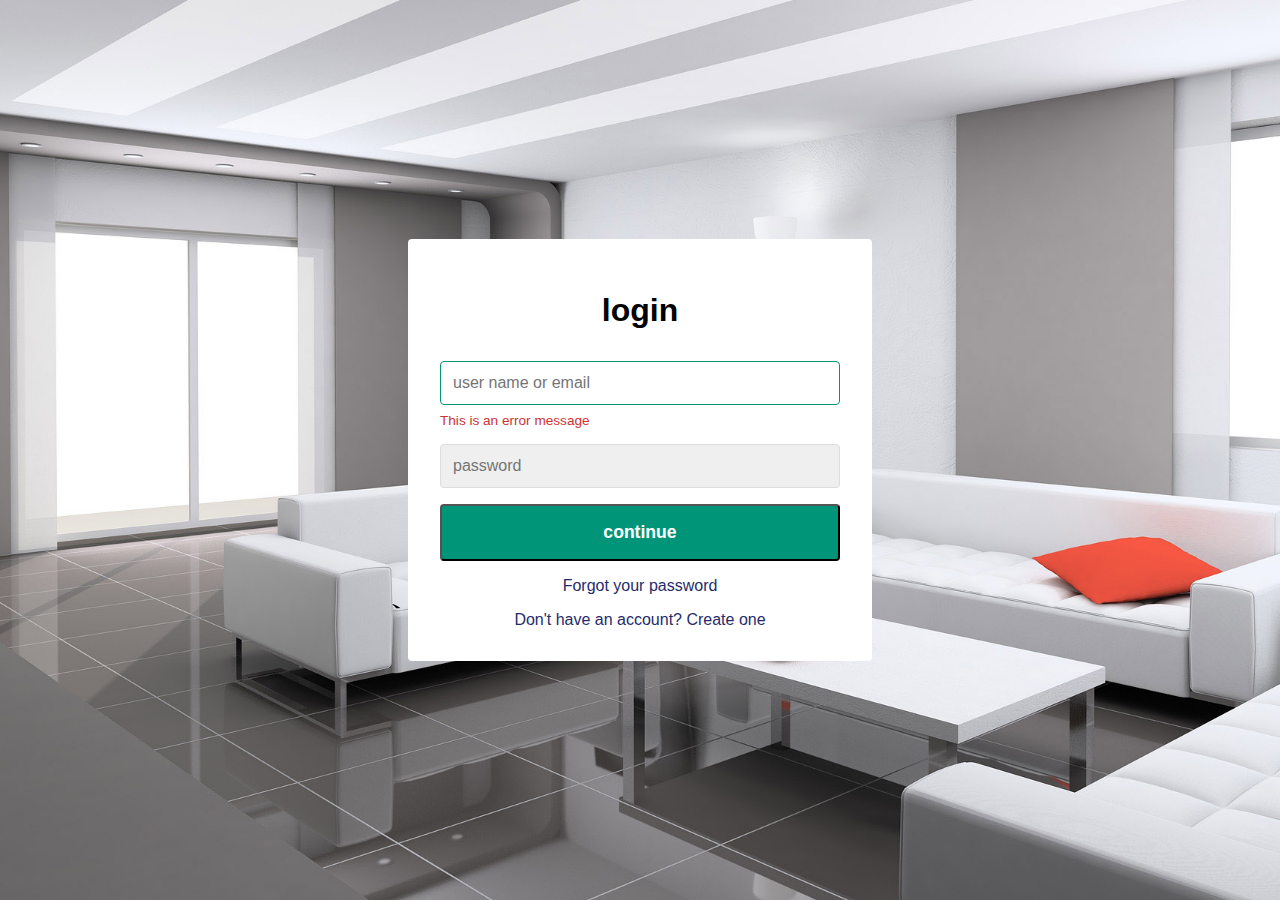
==== signup.html @ 51c714c2 "commit two" ====
<!DOCTYPE html>

<html lang="en">
<head>
    <meta charset="UTF-8">
    <meta http-equiv="X-UA-Compatible" content="IE=edge">
    <meta name="viewport" content="width=device-width, initial-scale=1.0">
    <title>login and registration</title>
    <link rel="shortcut icon=/assets/favicon.ico">
    <link rel="stylesheet" href="main.css">
</head>
<body>
    
    <div class="container">

        <form  class="form" id="login">
            
            <h1 class="form__title"> login</h1>

            <div class="form__message form__message--error"></div>

            <div class="form__input-group"> 
                <input type="text" class="form__input "autofocus placeholder="user name or email">
                <div class="form__input--message--error">This is an error message</div>
            </div>

            <div class="form__input-group"> 
                <input type="password" class="form__input form__input--erro" autofocus placeholder="password">
                <div class="form__input--message--error"></div>
            </div>

            <button class="form__button" type="submit">continue</button>
            <p class="form__text">
               <a href="#" class="form__link"> Forgot your password</a>
            </p>

            <p class="form__text">
               <a class="form__link" href ="./" id="linkcreateAccount"> Don't have an account? Create one</a>
            </p>

        </form>
    </div>
    <script src="main.js">

    </script>
</body>

</html>
---- main.css ----
body{
    --color-primary:#009579;
    --color-primary-dark:#007f67; 
    --color-secondary:#252c6a;
    --color-error:#cc3333;
    --color-success:#4bb544;
    --border-radius:4px;

    margin: 0;
    height: 100vh;
    display: flex;
    align-items: center;
    justify-content: center;
    font-size: 18px;
    background: url(67.jpg);
    background-size: cover;
}

.container{
    width: 400px;
    max-width: 400px;
    margin: 1rem;
    padding: 2rem;
    box-shadow: 0 0 40px,rgba(0,0,o,0.2);
    border-radius: var(--border-radius);
    background:#ffff ;
}

.container,
.form__input,
.form__button{
font: 500 1rem 'Quicksand', sans-serif;
}
.form__hidden{
 display: none;
 
}
.form >*:last-child{
    margin-top:0;
}

.form >*:last-child{
    margin-bottom:0;
}
.form__title{
    margin-bottom: 2rem;
    text-align: center;
}

.form__message{
    text-align: center;
    margin-bottom: 1rem;
}

.form__message--success{
    color: var(--color-success);
}
.form__message--error{
    color: var(--color-error);
}

.form__input-group{
    margin-bottom: 1rem;
}

.form__input{
    display: block;
    width: 100%;
    padding: 0.75rem;
    box-sizing: border-box;
    border-radius: var(--border-radius);
    border: 1px solid #dddddd;
    outline: none;
    background:#eeeeeeee ;
    transition: background 0.2s, border-color 0.2s;
}
.form__input:focus{
    border-color: var(--color-primary);
    background:#ffffff ;

}

.form__input--error{
    border-color: var(--color-error);

}
.form__input--message--error{
    margin-top: 0.5rem;
    font-size: 0.85rem;
    color: var(--color-error) ;
}
.form__button{
 width:100%;
 padding: 1rem 2rem;
 font-weight: bold;
 font-size: 1.1rem;
 color: #ffffff;
 border-radius: var(--border-radius) ;
 outline: none;
 cursor: pointer;
 background: var(--color-primary);
}

.form__button:hover{
    background: var(--color-primary-dark);
}
.form__button:active{
    transform: scale(0.98);
}
.form__text{
    text-align: center;
}
.form__link{
    color: var(--color-secondary);
    text-decoration: none;
    cursor: pointer;
}

.form__link:hover{
    text-decoration: underline;
}
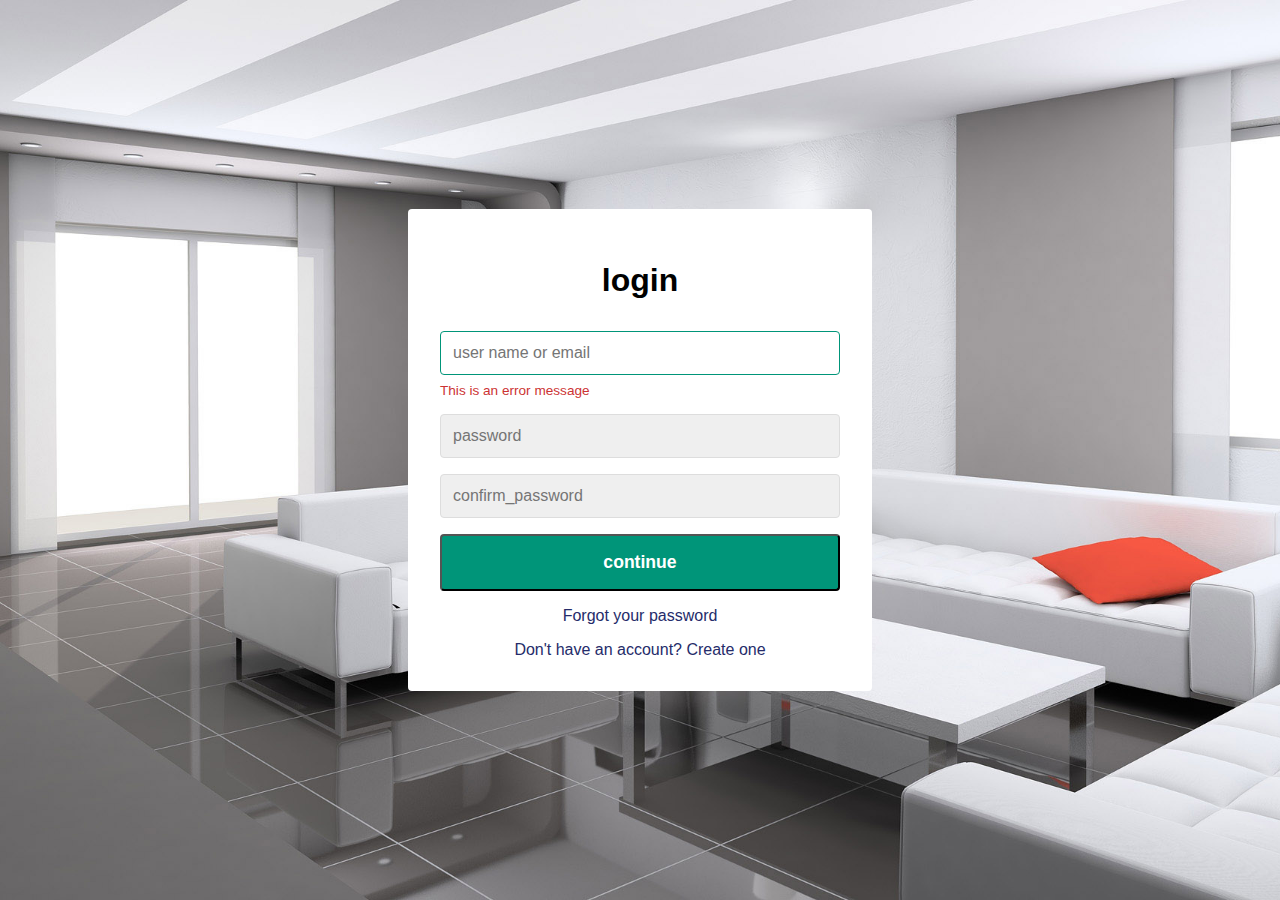
==== commit 60e8516c: "final commit" ====
--- a/signup.html
+++ b/signup.html
@@ -29,6 +29,11 @@
                 <div class="form__input--message--error"></div>
             </div>
 
+            <div class="form__input-group"> 
+                <input type="confirm_password" class="form__input form__input--erro" autofocus placeholder="confirm_password">
+                <div class="form__input--message--error"></div>
+            </div>
+
             <button class="form__button" type="submit">continue</button>
             <p class="form__text">
                <a href="#" class="form__link"> Forgot your password</a>
